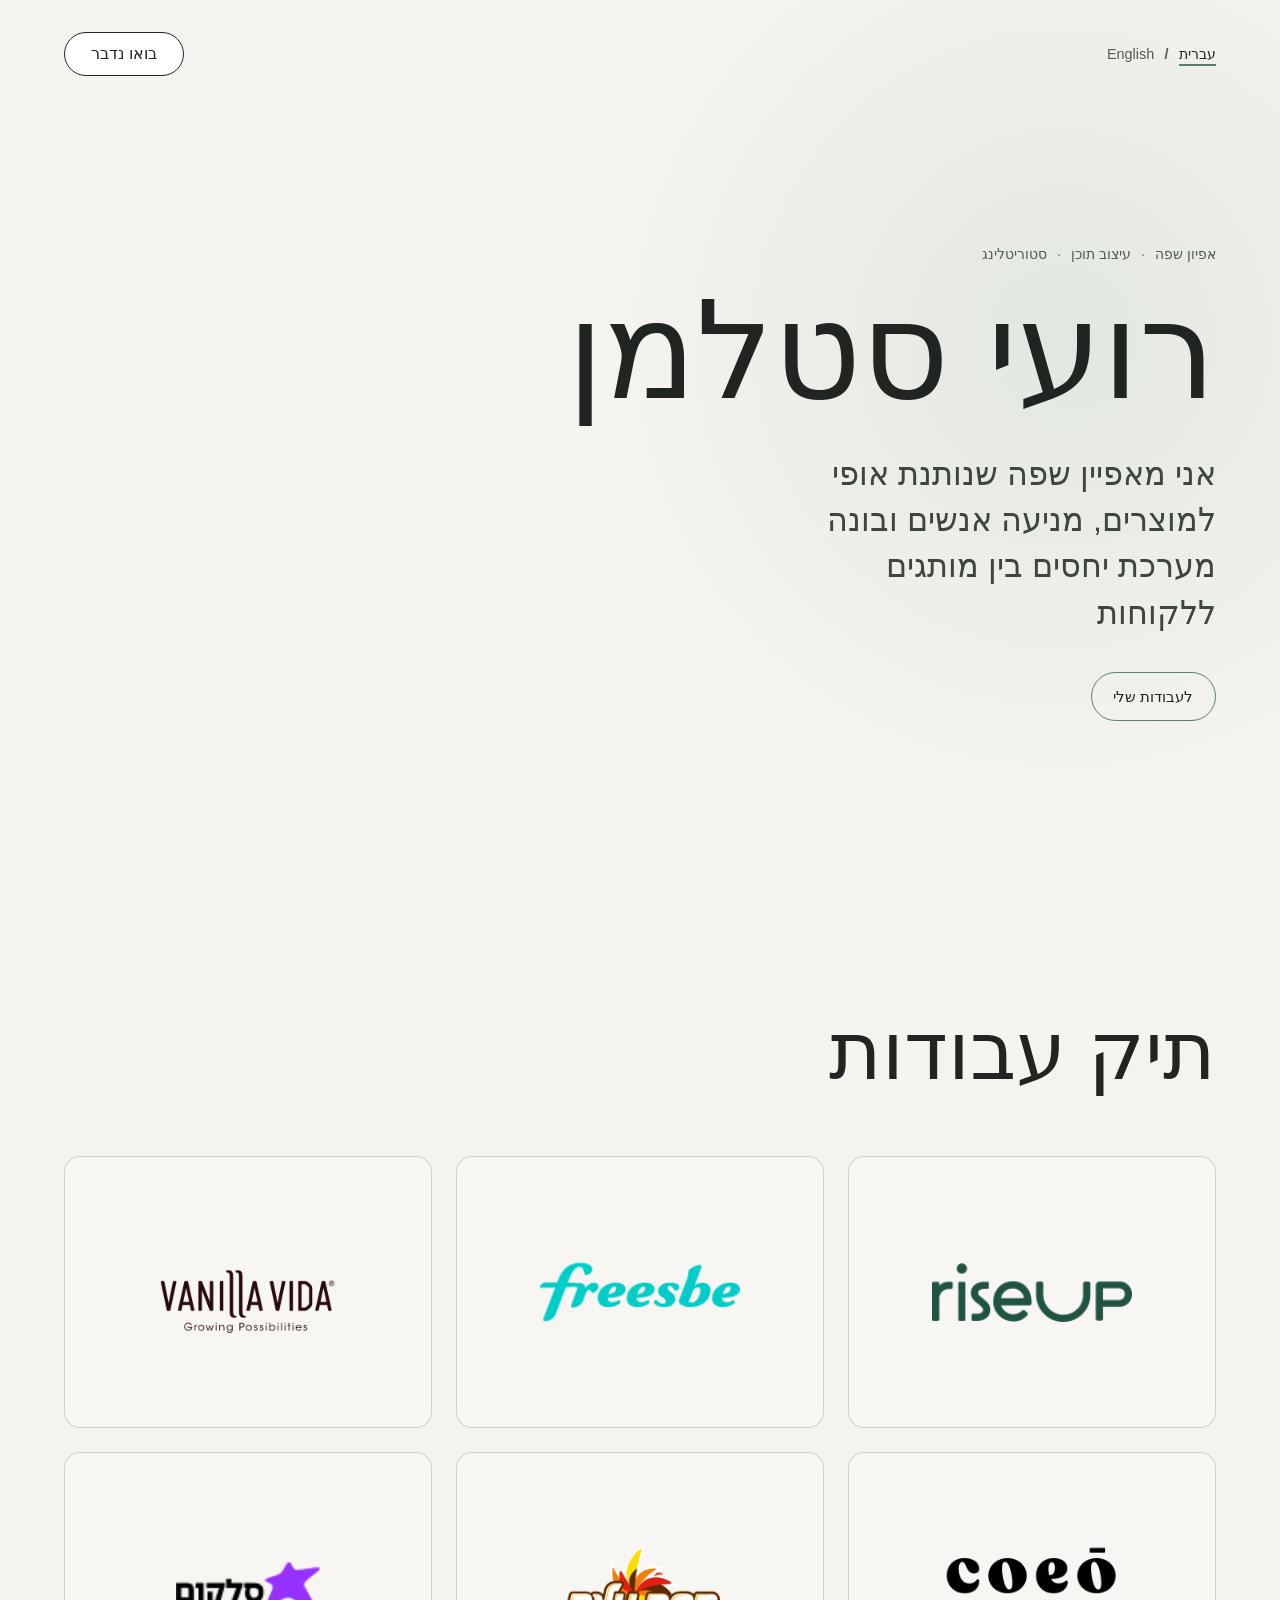
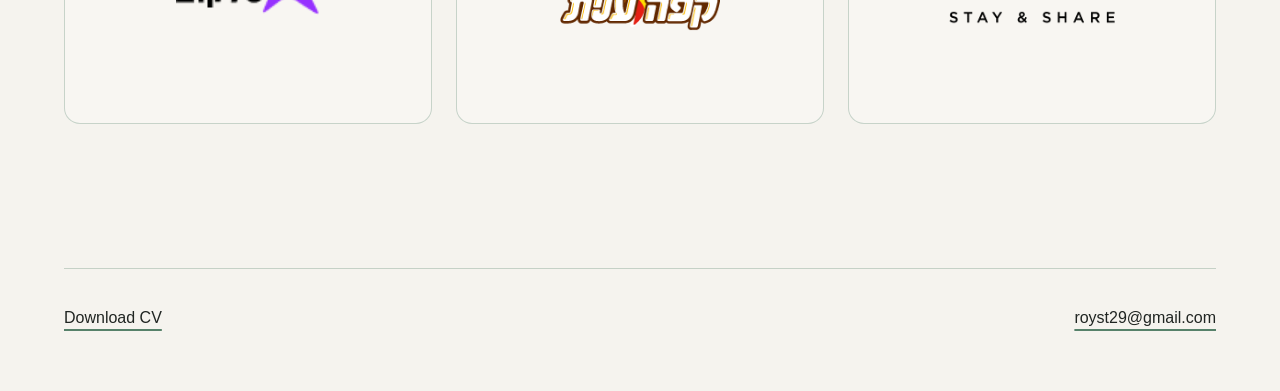
==== index-he.html @ a5e40beb "Add Cellcom role sections and normalize site text labels and dashes" ====
<!doctype html>
<html lang="he" dir="rtl">
  <head>
    <meta charset="UTF-8" />
    <meta name="viewport" content="width=device-width, initial-scale=1.0" />
    <meta
      name="description"
      content="רועי סטלמן - אפיון שפה, עיצוב תוכן וסטוריטלינג."
    />
    <title>רועי סטלמן - אפיון שפה ועיצוב תוכן</title>
    <link rel="stylesheet" href="styles.css" />
  </head>
  <body>
    <a class="email-contact-button" href="mailto:royst29@gmail.com">בואו נדבר</a>
    <main>
      <nav class="language-switcher" aria-label="בחירת שפה">
        <a href="index-he.html" lang="he" hreflang="he" aria-current="page"
          >עברית</a
        >
        <span aria-hidden="true">/</span>
        <a href="index.html" lang="en" hreflang="en">English</a>
      </nav>

      <section class="intro" aria-labelledby="intro-title">
        <p class="eyebrow">
          אפיון שפה <span aria-hidden="true">·</span> עיצוב תוכן
          <span aria-hidden="true">·</span> סטוריטלינג
        </p>
        <h1 id="intro-title">רועי סטלמן</h1>
        <p class="statement">
          אני מאפיין שפה שנותנת אופי למוצרים, מניעה אנשים ובונה מערכת יחסים בין
          מותגים ללקוחות
        </p>
        <a class="work-link" href="#projects">לעבודות שלי</a>
      </section>

      <section class="selected-work" id="projects" aria-labelledby="work-title">
        <h2 id="work-title">תיק עבודות</h2>

        <div class="project-grid">
          <a
            class="project-card project-card-link project-card-preview riseup-card"
            href="project-one-he.html"
            aria-label="צפייה בפרויקט רייזאפ"
          >
            <img
              class="project-card-preview-logo"
              src="riseup_logo.png"
              alt="רייזאפ"
            />
            <span class="project-card-preview-text"
              >איך מדברים עם אנשים על הכסף שלהם ברגישות ונחישות?</span
            >
          </a>
          <a
            class="project-card project-card-link project-card-preview freesbe-card"
            href="project-freesbe-he.html"
            aria-label="צפייה בפרויקט freesbe"
          >
            <img
              class="project-card-preview-logo"
              src="freesbe_logo.png"
              alt="freesbe"
            />
            <span class="project-card-preview-text"
              >כשאסטרטגיית המותג מתעדכנת, גם השפה חייבת לעבור שינוי</span
            >
          </a>
          <a
            class="project-card project-card-link project-card-preview vanilla-vida-card"
            href="project-vanilla-vida-he.html"
            aria-label="צפייה בפרויקט Vanilla Vida"
          >
            <img
              class="project-card-preview-logo"
              src="vanilla_vida_logo_dark.png"
              alt="Vanilla Vida"
            />
            <span class="project-card-preview-text"
              >חדשנות מדעית וטכנולוגיה מתקדמת או רומנטיקה וסיפור מעורר תיאבון? למה לא שניהם?</span
            >
          </a>
          <a
            class="project-card project-card-link project-card-preview coeo-card"
            href="project-coeo-he.html"
            aria-label="צפייה בפרויקט Coeo hospitality"
          >
            <img
              class="project-card-preview-logo"
              src="coeo_hospitality_logonoBG.png"
              alt="coeo hospitality"
            />
            <span class="project-card-preview-text"
              >ליצור תחושת שייכות, עוד לפני הצ׳ק־אין</span
            >
          </a>
          <a
            class="project-card project-card-link project-card-preview caffe-elit-card"
            href="project-elite-coffee-he.html"
            aria-label="לפרויקט קפה עלית"
          >
            <img
              class="project-card-preview-logo"
              src="caffe_elit_logo.png"
              alt="Caffe Elit"
            />
            <span class="project-card-preview-text"
              >כשאהבה לקפה משתלבת בחוויית הקנייה אונליין</span
            >
          </a>
          <a
            class="project-card project-card-link project-card-preview cellcom-card"
            href="project-cellcom-he.html"
            aria-label="לפרויקט סלקום"
          >
            <img
              class="project-card-preview-logo"
              src="cellcom_logo.png"
              alt="Cellcom"
            />
            <span class="project-card-preview-text"
              >Lorem ipsum dolor sit amet.</span
            >
          </a>
        </div>
      </section>

      <section class="contact-links" aria-label="יצירת קשר וקורות חיים">
        <a class="contact-link email-link" href="mailto:royst29@gmail.com"
          >royst29@gmail.com</a
        >
        <a class="contact-link" href="Roy%20Stelman%20-%20CV.pdf" download
          >Download CV</a
        >
      </section>
    </main>
  </body>
</html>
---- styles.css ----
@font-face {
  font-family: "Rubik";
  font-style: normal;
  font-weight: 400 700;
  font-display: swap;
  src: url("assets/fonts/rubik/Rubik-VariableFont_wght.woff2") format("woff2");
}

:root {
  color-scheme: light;
  font-family:
    Inter,
    ui-sans-serif,
    -apple-system,
    BlinkMacSystemFont,
    "Segoe UI",
    sans-serif;
  color: #202522;
  background: #f5f3ee;
  font-synthesis: none;
}

* {
  box-sizing: border-box;
}

html {
  scroll-behavior: smooth;
}

body {
  overflow-x: hidden;
  min-height: 100vh;
  min-height: 100svh;
  margin: 0;
  background:
    radial-gradient(
      circle at 83% 17%,
      rgba(169, 199, 181, 0.26),
      transparent 28rem
    ),
    #f5f3ee;
}

.email-contact-button {
  position: fixed;
  z-index: 10;
  top: 2rem;
  right: max(1.5rem, calc((100vw - 72rem) / 2));
  display: inline-flex;
  min-width: 7.5rem;
  min-height: 2.75rem;
  align-items: center;
  justify-content: center;
  padding: 0.65rem 1.5rem;
  border: 1px solid #202522;
  border-radius: 999px;
  color: #202522;
  background: #fff;
  font-size: 1rem;
  font-weight: 400;
  line-height: 1;
  text-decoration: none;
  transition: background-color 160ms ease;
}

.email-contact-button:hover {
  background: #eeece7;
}

.email-contact-button:focus-visible {
  outline: 3px solid #56816a;
  outline-offset: 3px;
}

.language-switcher {
  position: absolute;
  inset-block-start: 2.925rem;
  right: max(12.5rem, calc((100% - 72rem) / 2 + 11rem));
  z-index: 1;
  display: flex;
  gap: 0.65rem;
  align-items: center;
  color: #4e5b54;
  font-size: 0.9rem;
  font-weight: 650;
  line-height: 1;
}

.language-switcher a {
  color: inherit;
  text-decoration: none;
}

.language-switcher a:hover {
  color: #56816a;
}

.language-switcher a[aria-current="page"] {
  color: #202522;
  text-decoration: underline;
  text-decoration-color: #56816a;
  text-decoration-thickness: 2px;
  text-underline-offset: 0.35em;
}

.language-switcher a:focus-visible {
  outline: 3px solid rgba(86, 129, 106, 0.35);
  outline-offset: 4px;
}

html[dir="rtl"] body {
  text-align: right;
}

.intro {
  display: flex;
  min-height: 100vh;
  min-height: 100svh;
  width: min(100% - 3rem, 72rem);
  margin-inline: auto;
  padding-block: 4rem;
  flex-direction: column;
  justify-content: center;
}

.eyebrow {
  margin: 0 0 1.5rem;
  color: #4e5b54;
  font-size: 0.875rem;
  font-weight: 650;
  letter-spacing: 0.12em;
  line-height: 1.6;
  text-transform: uppercase;
}

.eyebrow span {
  margin-inline: 0.45em;
  color: #56816a;
}

h1 {
  max-width: 12ch;
  margin: 0;
  font-size: clamp(4rem, 11vw, 8.5rem);
  font-weight: 700;
  letter-spacing: -0.065em;
  line-height: 0.92;
}

.accent {
  color: #56816a;
}

.statement {
  max-width: 25ch;
  margin: 2.25rem 0 0;
  color: #3d4541;
  font-size: clamp(1.35rem, 3vw, 2rem);
  font-weight: 400;
  letter-spacing: -0.02em;
  line-height: 1.45;
}

.work-link {
  align-self: flex-start;
  margin-top: 2.25rem;
  padding: 0.9rem 1.35rem;
  border: 1px solid #56816a;
  border-radius: 999px;
  color: #202522;
  font-size: 0.95rem;
  font-weight: 650;
  text-decoration: none;
  transition:
    background-color 180ms ease,
    color 180ms ease,
    transform 180ms ease;
}

.work-link:hover {
  color: #f5f3ee;
  background: #56816a;
  transform: translateY(-2px);
}

.work-link:focus-visible {
  outline: 3px solid rgba(86, 129, 106, 0.35);
  outline-offset: 4px;
}

.selected-work {
  width: min(100% - 3rem, 72rem);
  margin-inline: auto;
  padding-block: 7rem 9rem;
  scroll-margin-top: 2rem;
}

.selected-work h2 {
  margin: 0;
  font-size: clamp(2.75rem, 7vw, 5rem);
  letter-spacing: -0.055em;
  line-height: 1;
}

.project-grid {
  display: grid;
  grid-template-columns: repeat(3, 1fr);
  gap: 1.5rem;
  margin-top: 4rem;
}

.project-card {
  display: block;
  min-height: 17rem;
  padding: 2rem;
  border: 1px solid rgba(86, 129, 106, 0.3);
  border-radius: 1rem;
  background: rgba(255, 255, 255, 0.28);
}

.project-card-link {
  width: 100%;
  color: inherit;
  font: inherit;
  cursor: pointer;
  text-decoration: none;
  transition:
    background-color 180ms ease,
    border-color 180ms ease,
    transform 180ms ease;
}

.project-card-link:hover {
  border-color: #56816a;
  background: rgba(255, 255, 255, 0.55);
  transform: translateY(-4px);
}

.project-card-link:focus-visible {
  outline: 3px solid rgba(86, 129, 106, 0.35);
  outline-offset: 4px;
}

.project-card-preview {
  position: relative;
  display: flex;
  align-items: center;
  justify-content: center;
  isolation: isolate;
}

.project-card-preview::before {
  position: absolute;
  z-index: 0;
  inset: -1px;
  border-radius: inherit;
  background: #222222;
  opacity: 0;
  content: "";
  transition: opacity 200ms ease;
}

.project-card-preview-logo {
  position: relative;
  z-index: 1;
  display: block;
  width: min(100%, 12.5rem);
  height: auto;
  transition: opacity 200ms ease;
}

.tambour-card .project-card-preview-logo,
.coeo-card .project-card-preview-logo {
  width: min(100%, 11rem);
}

.caffe-elit-card .project-card-preview-logo {
  width: min(100%, 10rem);
}

.cellcom-card .project-card-preview-logo {
  width: min(100%, 9rem);
}

.project-card-preview-text {
  position: absolute;
  z-index: 1;
  inset: 0;
  display: flex;
  padding: 2rem;
  align-items: center;
  justify-content: center;
  margin: 0;
  color: #ffffff;
  font-size: 1.15rem;
  font-weight: 650;
  line-height: 1.45;
  text-align: center;
  opacity: 0;
  transition: opacity 200ms ease;
}

@media (hover: hover) {
  .project-card-preview:hover::before {
    opacity: 1;
  }

  .project-card-preview:hover .project-card-preview-logo {
    opacity: 0;
  }

  .project-card-preview:hover .project-card-preview-text {
    opacity: 1;
  }
}

.project-card-preview:focus-visible::before {
  opacity: 1;
}

.project-card-preview:focus-visible .project-card-preview-logo {
  opacity: 0;
}

.project-card-preview:focus-visible .project-card-preview-text {
  opacity: 1;
}

.project-card-preview:focus::before {
  opacity: 1;
}

.project-card-preview:focus .project-card-preview-logo {
  opacity: 0;
}

.project-card-preview:focus .project-card-preview-text {
  opacity: 1;
}

@media (hover: none) {
  .project-card-preview::before,
  .project-card-preview:focus::before,
  .project-card-preview:focus-visible::before {
    opacity: 0;
  }

  .project-card-preview {
    gap: 1.5rem;
    flex-direction: column;
  }

  .project-card-preview .project-card-preview-logo,
  .project-card-preview:focus .project-card-preview-logo,
  .project-card-preview:focus-visible .project-card-preview-logo {
    opacity: 1;
  }

  .project-card-preview-text {
    position: static;
    display: block;
    padding: 0;
    color: #202522;
    opacity: 1;
  }

  .more-work .project-card-preview {
    flex-direction: row;
  }

  .more-work .project-card-preview-text {
    position: absolute;
    display: flex;
    padding: 2rem;
    color: #ffffff;
    opacity: 0;
  }

  .more-work .project-card-preview:focus-visible::before,
  .more-work .project-card-preview:focus-visible .project-card-preview-text {
    opacity: 1;
  }

  .more-work .project-card-preview:focus-visible .project-card-preview-logo {
    opacity: 0;
  }
}

.project-card h3 {
  margin: 0;
  font-size: 1.5rem;
  letter-spacing: -0.025em;
}

.project-card p {
  max-width: 22ch;
  margin: 1rem 0 0;
  color: #4e5b54;
  line-height: 1.65;
}

.contact-links {
  display: flex;
  width: min(100% - 3rem, 72rem);
  gap: 1.25rem 2.5rem;
  align-items: center;
  justify-content: space-between;
  margin-inline: auto;
  padding-block: 2.5rem 4rem;
  border-top: 1px solid rgba(86, 129, 106, 0.3);
}

.contact-link {
  color: #202522;
  font-weight: 650;
  text-decoration-color: #56816a;
  text-decoration-thickness: 2px;
  text-underline-offset: 0.35em;
  transition: color 180ms ease;
}

.contact-link:hover {
  color: #56816a;
}

.contact-link:focus-visible {
  border-radius: 0.15rem;
  outline: 3px solid rgba(86, 129, 106, 0.35);
  outline-offset: 5px;
}

.email-link {
  direction: ltr;
  unicode-bidi: isolate;
}

.project-page {
  width: min(100% - 3rem, 72rem);
  margin-inline: auto;
  padding-block: 2rem 8rem;
}

.project-top-navigation {
  display: grid;
  min-height: 2.75rem;
  grid-template-columns: 1fr auto;
  grid-template-areas: "back language";
  gap: 1.5rem;
  align-items: center;
  padding-right: 11rem;
  direction: ltr;
}

.project-language-switcher {
  position: static;
  grid-area: language;
  justify-content: flex-end;
}

.back-link {
  display: inline-block;
  grid-area: back;
  justify-self: start;
  color: #3d4541;
  font-size: 0.95rem;
  font-weight: 650;
  text-underline-offset: 0.3em;
}

html[dir="rtl"] .back-link {
  direction: rtl;
  text-align: left;
}

.back-link:hover {
  color: #56816a;
}

.back-link:focus-visible {
  outline: 3px solid rgba(86, 129, 106, 0.35);
  outline-offset: 4px;
}

.project-header {
  padding-block: clamp(5rem, 12vw, 9rem) clamp(3.5rem, 8vw, 6rem);
}

.project-header h1 {
  max-width: none;
  font-size: clamp(3.75rem, 10vw, 8rem);
}

.project-summary {
  max-width: 34ch;
  margin: 2rem 0 0;
  color: #3d4541;
  font-size: clamp(1.25rem, 3vw, 1.75rem);
  letter-spacing: -0.02em;
  line-height: 1.5;
}

.more-work {
  margin-top: clamp(6rem, 12vw, 10rem);
  padding-top: clamp(4rem, 8vw, 6rem);
  border-top: 1px solid rgba(86, 129, 106, 0.3);
}

.more-work h2 {
  margin: 0;
  font-size: clamp(2.5rem, 6vw, 4.5rem);
  letter-spacing: -0.05em;
  line-height: 1;
  text-align: center;
}

.more-work-grid {
  display: grid;
  grid-template-columns: repeat(2, minmax(0, 1fr));
  gap: 1.5rem;
  margin-top: clamp(2.5rem, 5vw, 4rem);
}

.more-work-grid-single {
  grid-template-columns: minmax(0, calc((100% - 1.5rem) / 2));
  justify-content: center;
}

.tambour-audiences {
  padding-bottom: 2rem;
}

.tambour-audiences h2 {
  width: min(100%, 43.75rem);
  margin: 0;
  font-size: clamp(1.75rem, 4vw, 2.5rem);
  letter-spacing: -0.025em;
}

.tambour-tabs {
  display: flex;
  flex-wrap: wrap;
  gap: 0.5rem;
  margin-top: 2rem;
  border-bottom: 1px solid rgba(86, 129, 106, 0.35);
}

.tambour-tabs button {
  min-height: 3rem;
  margin-bottom: -1px;
  padding: 0.75rem 1rem;
  border: 0;
  border-bottom: 3px solid transparent;
  color: #4e5b54;
  background: transparent;
  cursor: pointer;
  font: inherit;
  font-weight: 650;
}

.tambour-tabs button:hover {
  color: #202522;
  background: rgba(255, 255, 255, 0.35);
}

.tambour-tabs button[aria-selected="true"] {
  border-bottom-color: #56816a;
  color: #202522;
  background: rgba(255, 255, 255, 0.55);
}

.tambour-tabs button:focus-visible,
.tambour-audience-panel:focus-visible {
  border-radius: 0.15rem;
  outline: 3px solid rgba(86, 129, 106, 0.5);
  outline-offset: 3px;
}

.tambour-audience-panel {
  margin-top: 1.75rem;
}

.tambour-audience-description {
  width: min(100%, 43.75rem);
  min-height: 3.2em;
  margin: 0;
  color: #4e5b54;
  font-size: 1.15rem;
  line-height: 1.6;
}

.tambour-audience-sample {
  display: grid;
  grid-template-columns: minmax(0, 2fr) minmax(15rem, 1fr);
  gap: clamp(2.5rem, 6vw, 5.5rem);
  align-items: center;
  margin-top: 1.75rem;
}

.tambour-image-frame {
  width: min(100%, 35.5rem);
  aspect-ratio: 568 / var(--tambour-crop-height);
  overflow: hidden;
  border: 1px solid rgba(32, 37, 34, 0.2);
  border-radius: 0.35rem;
  background: #ffffff;
  box-shadow: 0 1rem 2.5rem rgba(32, 37, 34, 0.12);
}

.tambour-image-frame img {
  display: block;
  width: 100%;
  height: auto;
}

.tambour-live-title {
  margin: 0;
  color: #202522;
  font-family: "Rubik", Arial, "Arial Hebrew", sans-serif;
  font-size: clamp(1.75rem, 3vw, 2.25rem);
  font-weight: 700;
  letter-spacing: 0;
  line-height: 1.35;
  text-align: right;
}

.tambour-full-page-toggle {
  display: block;
  min-height: 2.75rem;
  margin: 2rem auto 0;
  padding: 0.65rem 1.1rem;
  border: 1px solid #56816a;
  border-radius: 999px;
  color: #365b48;
  background: transparent;
  cursor: pointer;
  font: inherit;
  font-weight: 650;
}

.tambour-full-page-toggle:hover {
  color: #ffffff;
  background: #56816a;
}

.tambour-full-page-toggle:focus-visible {
  outline: 3px solid rgba(86, 129, 106, 0.5);
  outline-offset: 3px;
}

.tambour-full-page {
  width: min(100%, 35.5rem);
  margin: 1.5rem auto 0;
  border: 1px solid rgba(32, 37, 34, 0.15);
  background: #ffffff;
  box-shadow: 0 1rem 2.5rem rgba(32, 37, 34, 0.1);
}

.tambour-full-page[hidden] {
  display: none;
}

.tambour-full-page img {
  display: block;
  width: 100%;
  height: auto;
}

.tambour-carousel {
  position: relative;
  width: 100vw;
  margin-top: clamp(3.5rem, 8vw, 7rem);
  margin-inline: calc(50% - 50vw);
  overflow: hidden;
}

.tambour-carousel-viewport {
  overflow: hidden;
  touch-action: pan-y;
  cursor: grab;
}

.tambour-carousel-viewport.is-dragging {
  cursor: grabbing;
}

.tambour-carousel-viewport:focus-visible {
  outline: 3px solid rgba(86, 129, 106, 0.6);
  outline-offset: -3px;
}

.tambour-carousel-track {
  display: flex;
  gap: 20px;
  align-items: center;
  user-select: none;
  will-change: transform;
  transition: transform 420ms cubic-bezier(0.22, 1, 0.36, 1);
}

.tambour-carousel-slide {
  flex: 0 0 65vw;
  margin: 0;
}

.tambour-carousel-slide img {
  display: block;
  width: 100%;
  height: auto;
  pointer-events: none;
}

.project-image {
  --image-available-width: calc(100vw - 3rem);
  --image-width: 100%;
  width: var(--image-width);
  margin: 0 0 4rem;
  margin-inline: calc((100% - var(--image-width)) / 2);
}

.project-hero-image {
  width: min(100%, 1600px);
  margin: 0 0 clamp(4rem, 9vw, 7rem);
}

.project-hero-image img {
  display: block;
  width: 100%;
  max-width: 1600px;
  height: auto;
}

.coeo-life-image {
  margin-top: clamp(4rem, 9vw, 7rem);
  margin-bottom: 0;
}

.coeo-carousel {
  margin-top: clamp(3.5rem, 8vw, 7rem);
}

.project-onboarding-image {
  --image-intrinsic-width: 1178px;
  --image-width: min(100%, 52rem);
  margin-bottom: 0;
}

.project-image.is-expanded {
  --image-width: var(--image-available-width);
}

.project-onboarding-image.is-expanded {
  --image-width: min(var(--image-available-width), var(--image-intrinsic-width));
}

.riseup-how-to-gallery {
  width: min(100%, 52rem);
  margin: 2.5rem auto 0;
}

.project-details .riseup-how-to-image {
  --image-width: 100%;
  margin: 0;
}

.project-details .riseup-how-to-image.is-expanded {
  --image-width: var(--image-available-width);
  margin-inline: calc((100% - var(--image-width)) / 2);
}

.riseup-how-to-image .project-image-toggle {
  aspect-ratio: 1600 / 814;
  background: #f5f3ee;
  touch-action: pan-y;
}

.riseup-how-to-image .project-image-toggle > img {
  width: 100%;
  height: 100%;
  object-fit: contain;
}

.riseup-how-to-thumbnails {
  display: grid;
  grid-template-columns: repeat(4, minmax(0, 1fr));
  gap: clamp(0.5rem, 2vw, 1rem);
  margin-top: 1rem;
  direction: rtl;
}

.riseup-how-to-thumbnails button {
  aspect-ratio: 1600 / 814;
  padding: 0;
  overflow: hidden;
  border: 2px solid transparent;
  border-radius: 0.25rem;
  background: #f5f3ee;
  cursor: pointer;
}

.riseup-how-to-thumbnails button[aria-pressed="true"] {
  border-color: #56816a;
  box-shadow: 0 0 0 1px rgba(86, 129, 106, 0.25);
}

.riseup-how-to-thumbnails button:focus-visible {
  outline: 3px solid rgba(86, 129, 106, 0.55);
  outline-offset: 3px;
}

.riseup-how-to-thumbnails img {
  display: block;
  width: 100%;
  height: 100%;
  object-fit: contain;
}

.project-image-toggle {
  position: relative;
  display: block;
  width: 100%;
  padding: 0;
  overflow: hidden;
  border: 0;
  border-radius: 0;
  color: inherit;
  background: transparent;
  cursor: zoom-in;
  font: inherit;
  text-align: inherit;
}

.project-image.is-expanded .project-image-toggle {
  cursor: zoom-out;
}

.project-image img {
  display: block;
  width: 100%;
  height: auto;
}

.project-image-icon {
  position: absolute;
  inset-block-start: 1rem;
  inset-inline-end: 1rem;
  display: grid;
  width: 2.75rem;
  height: 2.75rem;
  border-radius: 50%;
  place-items: center;
  color: #202522;
  background: rgba(245, 243, 238, 0.92);
  box-shadow: 0 0.2rem 0.8rem rgba(32, 37, 34, 0.18);
}

.project-image-icon svg {
  width: 1.35rem;
  height: 1.35rem;
  fill: none;
  stroke: currentColor;
  stroke-linecap: round;
  stroke-linejoin: round;
  stroke-width: 2;
}

.project-image-icon .reduce-icon,
.project-image.is-expanded .expand-icon {
  display: none;
}

.project-image.is-expanded .reduce-icon {
  display: block;
}

.project-image-toggle:disabled {
  cursor: default;
}

.project-image-toggle:disabled .project-image-icon {
  display: none;
}

.project-image figcaption {
  display: flex;
  gap: 0.75rem 1.5rem;
  align-items: baseline;
  justify-content: space-between;
  margin-top: 1rem;
  color: #4e5b54;
  font-size: 0.95rem;
  line-height: 1.6;
}

.project-image-toggle:focus-visible {
  outline: 3px solid rgba(86, 129, 106, 0.35);
  outline-offset: 3px;
}

.project-details {
  border-top: 1px solid rgba(86, 129, 106, 0.3);
  padding-top: 3rem;
}

.project-details section {
  max-width: none;
}

.project-details section + section {
  margin-top: clamp(3rem, 7vw, 5rem);
  border-top: 1px solid rgba(86, 129, 106, 0.3);
  padding-top: clamp(3rem, 7vw, 5rem);
}

.project-details h2 {
  width: min(100%, 43.75rem);
  margin: 0;
  font-size: 26px;
  letter-spacing: -0.025em;
  text-align: start;
}

.project-details p {
  width: min(100%, 43.75rem);
  margin: 1rem 0 0;
  color: #4e5b54;
  font-size: 20px;
  line-height: 1.6;
  overflow-wrap: anywhere;
  text-align: start;
}

.project-details .project-image {
  margin-top: 2.5rem;
}

.project-details .project-insights-image {
  --image-intrinsic-width: 1190px;
  --image-width: min(100%, 50rem);
  margin-bottom: 0;
}

.project-details .project-insights-image.is-expanded {
  --image-width: min(var(--image-available-width), var(--image-intrinsic-width));
}

.project-details .project-workshop-image {
  width: min(100%, 900px);
  margin: 2rem auto clamp(4rem, 9vw, 7rem);
}

.project-details .project-freesbe-journey-image {
  display: flex;
  --image-width: min(100%, 50rem);
  justify-content: center;
  margin-bottom: 0;
}

html[lang="en"]
  .project-details
  :is(
    .project-freesbe-journey-image:not(.is-expanded),
    .freesbe-rent-carousel,
    .freesbe-rent-video-wrapper
  ) {
  --freesbe-journey-width: min(calc(100vw - 3rem), 62.5rem);
  --image-width: var(--freesbe-journey-width);
  width: var(--freesbe-journey-width);
  margin-inline: auto;
}

html[lang="en"]
  .project-details
  .project-freesbe-journey-image:not(.is-expanded) {
  margin-inline: calc((100% - var(--image-width)) / 2);
}

.project-details .project-freesbe-journey-image.is-expanded {
  --image-width: var(--image-available-width);
  margin-inline: calc((100% - var(--image-width)) / 2);
}

.project-freesbe-journey-image .project-image-toggle {
  display: inline-block;
  width: auto;
  max-width: 100%;
}

.project-freesbe-journey-image img {
  width: auto;
  max-width: 100%;
}

.onboarding-carousel {
  width: min(100%, 52rem);
  margin-top: 2.5rem;
  overflow: hidden;
}

.onboarding-carousel-viewport {
  overflow: hidden;
  direction: rtl;
  touch-action: pan-y;
}

.onboarding-carousel-viewport:focus-visible {
  border-radius: 0.5rem;
  outline: 3px solid rgba(86, 129, 106, 0.5);
  outline-offset: 4px;
}

.onboarding-carousel-track {
  display: flex;
  gap: 1.25rem;
  transition: transform 320ms ease;
  will-change: transform;
}

.onboarding-carousel-slide {
  display: flex;
  min-width: calc((100% - 2.5rem) / 3);
  aspect-ratio: 459 / 851;
  align-items: center;
  justify-content: center;
  margin: 0;
}

.onboarding-carousel-slide img {
  display: block;
  width: 100%;
  height: 100%;
  object-fit: contain;
}

.onboarding-carousel-controls {
  display: flex;
  align-items: center;
  justify-content: flex-end;
  margin-top: 1.25rem;
  direction: rtl;
}

.freesbe-rent-carousel {
  margin-top: clamp(3.5rem, 7vw, 5rem);
}

html[lang="en"] .project-details .freesbe-conversation-copy {
  width: min(calc(100vw - 3rem), 62.5rem);
  margin: clamp(3.5rem, 7vw, 5rem) auto 0;
}

html[lang="en"] .project-details .freesbe-conversation-copy h2,
html[lang="en"] .project-details .freesbe-conversation-copy p {
  margin-inline: auto;
  text-align: center;
}

.freesbe-rent-video-wrapper {
  position: relative;
  display: block;
  width: min(100%, 52rem);
  margin-top: 2.5rem;
}

.freesbe-rent-video {
  display: block;
  width: 100%;
  height: auto;
  object-fit: contain;
}

.freesbe-video-toggle {
  position: absolute;
  inset-inline-end: 0.75rem;
  inset-block-end: 0.75rem;
  display: grid;
  width: 2.25rem;
  height: 2.25rem;
  padding: 0;
  border: 0;
  border-radius: 50%;
  place-items: center;
  color: #fff;
  background: transparent;
  filter: drop-shadow(0 1px 2px rgba(0, 0, 0, 0.8));
  cursor: pointer;
}

.freesbe-video-toggle svg {
  width: 1.35rem;
  height: 1.35rem;
  fill: none;
  stroke: currentColor;
  stroke-linecap: round;
  stroke-linejoin: round;
  stroke-width: 2.25;
}

.freesbe-video-toggle .freesbe-video-play-icon {
  display: none;
  fill: currentColor;
  stroke: currentColor;
}

.freesbe-video-toggle[data-paused] .freesbe-video-pause-icon {
  display: none;
}

.freesbe-video-toggle[data-paused] .freesbe-video-play-icon {
  display: block;
}

.freesbe-video-toggle:hover {
  color: #e8efe9;
}

.freesbe-video-toggle:focus-visible {
  outline: 3px solid #fff;
  outline-offset: 3px;
}

.freesbe-rent-carousel .onboarding-carousel-slide {
  flex: 0 0 calc((100% - 2.5rem) / 3);
  aspect-ratio: 252 / 410;
}

.onboarding-carousel-buttons {
  display: flex;
  gap: 0.65rem;
}

.onboarding-carousel-buttons button {
  display: grid;
  width: 2.75rem;
  height: 2.75rem;
  padding: 0;
  border: 1px solid #56816a;
  border-radius: 50%;
  place-items: center;
  color: #202522;
  background: transparent;
  cursor: pointer;
  font: inherit;
  font-size: 1.35rem;
}

.onboarding-carousel-buttons button:hover {
  color: #f5f3ee;
  background: #56816a;
}

.onboarding-carousel-buttons button:focus-visible {
  outline: 3px solid rgba(86, 129, 106, 0.5);
  outline-offset: 3px;
}

@media (max-width: 56rem) and (min-width: 40.001rem) {
  .project-grid {
    grid-template-columns: repeat(2, 1fr);
  }

  .onboarding-carousel-slide {
    min-width: calc((100% - 1.25rem) / 2);
  }

  .freesbe-rent-carousel .onboarding-carousel-slide {
    flex-basis: calc((100% - 1.25rem) / 2);
  }
}

@media (max-width: 40rem) {
  .intro {
    width: min(100% - 2.5rem, 72rem);
    padding-block: 3rem;
  }

  .language-switcher {
    inset-block-start: 1.925rem;
    right: 10rem;
  }

  .email-contact-button {
    top: 1rem;
    right: 1rem;
    padding-inline: 1.25rem;
  }

  .project-top-navigation {
    grid-template-areas:
      ". language"
      "back back";
    grid-template-columns: 1fr auto;
    gap: 1.5rem;
    padding-right: 9rem;
  }

  .project-language-switcher {
    grid-area: language;
  }

  .selected-work {
    width: min(100% - 2.5rem, 72rem);
    padding-block: 5rem 6rem;
  }

  .contact-links {
    width: min(100% - 2.5rem, 72rem);
    align-items: flex-start;
    flex-direction: column;
    padding-block: 2rem 3rem;
  }

  .project-page {
    width: min(100% - 2.5rem, 72rem);
    padding-block: 1rem 5rem;
  }

  .eyebrow {
    max-width: 24rem;
    margin-bottom: 1.25rem;
    font-size: 0.75rem;
    letter-spacing: 0.09em;
  }

  h1 {
    font-size: clamp(3.75rem, 20vw, 5.5rem);
  }

  .statement {
    margin-top: 1.75rem;
    font-size: 1.3rem;
  }

  .work-link {
    margin-top: 1.75rem;
  }

  .project-grid {
    grid-template-columns: 1fr;
    gap: 1rem;
    margin-top: 2.5rem;
  }

  .project-card {
    min-height: 13rem;
    padding: 1.5rem;
  }

  .more-work {
    margin-top: 5rem;
    padding-top: 4rem;
  }

  .more-work-grid,
  .more-work-grid-single {
    grid-template-columns: 1fr;
    gap: 1rem;
    margin-top: 2.5rem;
  }

  .more-work-grid-single .project-card {
    width: 100%;
  }

  .project-header {
    padding-block: 4.5rem 3.5rem;
  }

  .tambour-tabs {
    display: grid;
    grid-template-columns: repeat(2, minmax(0, 1fr));
  }

  .tambour-tabs button {
    width: 100%;
    min-height: 3.25rem;
    padding-inline: 0.5rem;
  }

  .tambour-audience-description {
    min-height: 5.2em;
    font-size: 1.05rem;
  }

  .tambour-audience-sample {
    display: flex;
    gap: 1.5rem;
    align-items: stretch;
    flex-direction: column-reverse;
    margin-top: 1.25rem;
  }

  .tambour-live-title {
    font-size: clamp(1.5rem, 7vw, 1.75rem);
  }

  .tambour-image-frame {
    width: 100%;
  }

  .tambour-full-page-toggle {
    margin-top: 1.5rem;
  }

  .tambour-carousel-slide {
    flex-basis: 88vw;
  }

  .project-image {
    --image-available-width: calc(100vw - 2.5rem);
    margin-bottom: 3rem;
  }

  .project-onboarding-image {
    --image-width: 100%;
    margin-bottom: 0;
  }

  .riseup-how-to-thumbnails {
    gap: 0.4rem;
    margin-top: 0.75rem;
  }

  html[lang="en"]
    .project-details
    :is(
      .project-freesbe-journey-image:not(.is-expanded),
      .freesbe-rent-carousel,
      .freesbe-rent-video
    ) {
    --freesbe-journey-width: calc(100vw - 2.5rem);
  }

  .project-image figcaption {
    align-items: flex-start;
    flex-direction: column;
  }

  .project-details h2 {
    font-size: 22px;
  }

  .project-details p {
    font-size: 18px;
  }

  html[lang="en"] .project-details .freesbe-conversation-copy {
    width: calc(100vw - 2.5rem);
  }

  .onboarding-carousel-slide {
    min-width: 86%;
  }

  .freesbe-rent-carousel .onboarding-carousel-slide {
    flex-basis: 86%;
  }
}

@media (prefers-reduced-motion: reduce) {
  html {
    scroll-behavior: auto;
  }

  .work-link,
  .contact-link,
  .project-card-link,
  .project-card-preview::before,
  .project-card-preview-logo,
  .project-card-preview-text,
  .onboarding-carousel-track,
  .tambour-carousel-track {
    transition: none;
  }
}

/* Hebrew typography */
html[lang="he"] {
  font-family: "Rubik", Arial, "Arial Hebrew", sans-serif;
}

html[lang="he"] * {
  letter-spacing: normal;
}

html[lang="he"] :where(h1, h2, h3) {
  font-weight: 700;
}

html[lang="he"] :where(p) {
  font-weight: 400;
}

html[lang="he"] .eyebrow,
html[lang="he"] :where(a, button) {
  font-weight: 500;
}

html[lang="he"] .email-contact-button {
  font-weight: 400;
}

html[lang="he"] :lang(en) {
  font-family:
    Inter,
    ui-sans-serif,
    -apple-system,
    BlinkMacSystemFont,
    "Segoe UI",
    sans-serif;
}

/* Vanilla Vida project */
.vanilla-vida-card .project-card-preview-logo {
  width: min(100%, 18rem);
}

.vanilla-header-media {
  position: relative;
  width: 100%;
  margin-bottom: clamp(3.5rem, 8vw, 7rem);
}

.vanilla-header-media video {
  display: block;
  width: 100%;
  height: auto;
}

.vanilla-carousel {
  margin-top: 0;
}

.vanilla-project-details + .vanilla-carousel {
  margin-top: clamp(3.5rem, 8vw, 7rem);
}

.vanilla-carousel .tambour-carousel-viewport {
  direction: ltr;
}

.vanilla-carousel .tambour-carousel-slide {
  position: relative;
  display: flex;
  height: clamp(18rem, 42vw, 40rem);
  align-items: center;
  justify-content: center;
  background: #101010;
}

.vanilla-carousel .tambour-carousel-slide :is(img, video) {
  display: block;
  width: 100%;
  height: 100%;
  object-fit: contain;
  pointer-events: none;
}

.media-video-toggle {
  position: absolute;
  z-index: 2;
  inset-inline-end: 0.9rem;
  inset-block-end: 0.9rem;
  display: grid;
  width: 2.5rem;
  height: 2.5rem;
  padding: 0;
  border: 0;
  border-radius: 50%;
  place-items: center;
  color: #fff;
  background: rgba(0, 0, 0, 0.55);
  cursor: pointer;
}

.media-video-toggle svg {
  width: 1.35rem;
  height: 1.35rem;
  fill: none;
  stroke: currentColor;
  stroke-linecap: round;
  stroke-linejoin: round;
  stroke-width: 2.25;
}

.media-video-toggle .video-play-icon {
  display: none;
  fill: currentColor;
}

.media-video-toggle[data-paused] .video-pause-icon { display: none; }
.media-video-toggle[data-paused] .video-play-icon { display: block; }
.media-video-toggle:focus-visible {
  outline: 3px solid #fff;
  outline-offset: 3px;
}

.vanilla-storytelling {
  width: min(100%, 43.75rem);
  margin: clamp(4rem, 9vw, 7rem) auto 0;
  padding-inline: clamp(0rem, 3vw, 1.25rem);
  text-align: center;
}

.vanilla-storytelling h2 {
  margin: 0;
  font-size: 26px;
  letter-spacing: -0.025em;
}

.vanilla-storytelling p {
  margin: 1rem 0 0;
  color: #4e5b54;
  font-size: 20px;
  line-height: 1.6;
  overflow-wrap: anywhere;
}

.vanilla-storytelling-videos {
  display: grid;
  grid-template-columns: minmax(0, 1fr) minmax(0, 2.08fr);
  gap: clamp(1.5rem, 2.5vw, 2rem);
  align-items: stretch;
  margin-top: clamp(3rem, 7vw, 5rem);
  direction: ltr;
}

.vanilla-storytelling-video {
  position: relative;
  min-width: 0;
  overflow: hidden;
  border-radius: 0.5rem;
  background: #101010;
}

.vanilla-storytelling-video video {
  display: block;
  width: 100%;
  height: 100%;
  object-fit: contain;
}

.vanilla-storytelling-media {
  display: grid;
  gap: clamp(1.5rem, 3vw, 2rem);
  margin-top: clamp(1.5rem, 3vw, 2rem);
}

.vanilla-storytelling-banner,
.vanilla-storytelling-feature-video {
  position: relative;
  width: 100%;
  margin: 0;
  overflow: hidden;
  border-radius: 0.5rem;
}

.vanilla-storytelling-banner img,
.vanilla-storytelling-feature-video video {
  display: block;
  width: 100%;
  height: auto;
}

.vanilla-storytelling-feature-video {
  background: #101010;
}

html[lang="he"] .project-details .freesbe-conversation-copy {
  width: min(calc(100vw - 3rem), 62.5rem);
  margin: clamp(3.5rem, 7vw, 5rem) auto 0;
}

html[lang="he"] .project-details .freesbe-conversation-copy :is(h2, p) {
  margin-inline: auto;
  text-align: center;
}

html[lang="he"] .project-details :is(
  .project-freesbe-journey-image:not(.is-expanded),
  .freesbe-rent-carousel,
  .freesbe-rent-video-wrapper
) {
  --freesbe-journey-width: min(calc(100vw - 3rem), 62.5rem);
  --image-width: var(--freesbe-journey-width);
  width: var(--freesbe-journey-width);
  margin-inline: auto;
}

html[lang="he"] .project-details .project-freesbe-journey-image:not(.is-expanded) {
  margin-inline: calc((100% - var(--image-width)) / 2);
}

@media (max-width: 40rem) {
  .vanilla-storytelling-videos {
    grid-template-columns: minmax(0, 1fr);
  }

  .vanilla-carousel .tambour-carousel-slide {
    height: clamp(15rem, 70vw, 26rem);
  }
  html[lang="he"] .project-details :is(
    .project-freesbe-journey-image:not(.is-expanded),
    .freesbe-rent-carousel,
    .freesbe-rent-video-wrapper
  ),
  html[lang="he"] .project-details .freesbe-conversation-copy {
    --freesbe-journey-width: calc(100vw - 2.5rem);
    width: var(--freesbe-journey-width);
  }
}

/* Keep the second Coeo gallery independent of the original gallery. */
.coeo-carousel-secondary {
  margin-top: clamp(3.5rem, 8vw, 7rem);
}

.coeo-carousel-secondary .tambour-carousel-slide {
  flex-basis: 42vw;
}

@media (max-width: 40rem) {
  .coeo-carousel-secondary .tambour-carousel-slide {
    flex-basis: 82vw;
  }
}

.coeo-guest-journeys {
  margin-top: clamp(4rem, 9vw, 7rem);
  border-top: 0;
  padding-top: 0;
}

.coeo-guest-journeys p {
  margin-top: 0;
}

/* Set the paragraph-to-gallery gap without inherited carousel spacing. */
.coeo-guest-journeys {
  margin-bottom: 0;
  padding-bottom: 0;
}

.coeo-guest-journeys p {
  margin-bottom: 0;
}

.coeo-guest-journeys + .coeo-before-after-carousel {
  margin-top: 64px;
}

@media (max-width: 40rem) {
  .coeo-guest-journeys + .coeo-before-after-carousel {
    margin-top: 40px;
  }
}

.coeo-vibe-image {
  margin-top: clamp(4rem, 9vw, 7rem);
  margin-bottom: 0;
}

.coeo-guest-journeys h2 + p {
  margin-top: 1rem;
}

/* Space the Elite Coffee assets using the shared project rhythm. */
.elite-coffee-gallery-image,
.elite-coffee-carousel {
  margin-top: clamp(4rem, 9vw, 7rem);
  margin-bottom: 0;
}

.elite-coffee-carousel .tambour-carousel-slide {
  flex-basis: 30vw;
}

@media (max-width: 40rem) {
  .elite-coffee-carousel .tambour-carousel-slide {
    flex-basis: 65vw;
  }
}

/* Reserve separate header rows for Hebrew contact and navigation controls. */
html[lang="he"] .email-contact-button {
  right: auto;
  left: max(1.5rem, calc((100vw - 72rem) / 2));
}

html[lang="he"] .language-switcher:not(.project-language-switcher) {
  right: max(1.5rem, calc((100vw - 72rem) / 2));
}

html[lang="he"] .intro {
  padding-top: 8rem;
}

html[lang="he"] .project-top-navigation {
  grid-template-areas:
    ". language"
    "back back";
  grid-template-columns: minmax(9rem, 1fr) auto;
  grid-template-rows: 2.75rem auto;
  padding-right: 0;
}

@media (max-width: 40rem) {
  html[lang="he"] .email-contact-button {
    left: 1rem;
  }

  html[lang="he"] .language-switcher:not(.project-language-switcher) {
    right: 1.25rem;
  }

  html[lang="he"] .intro {
    padding-top: 7rem;
  }
}
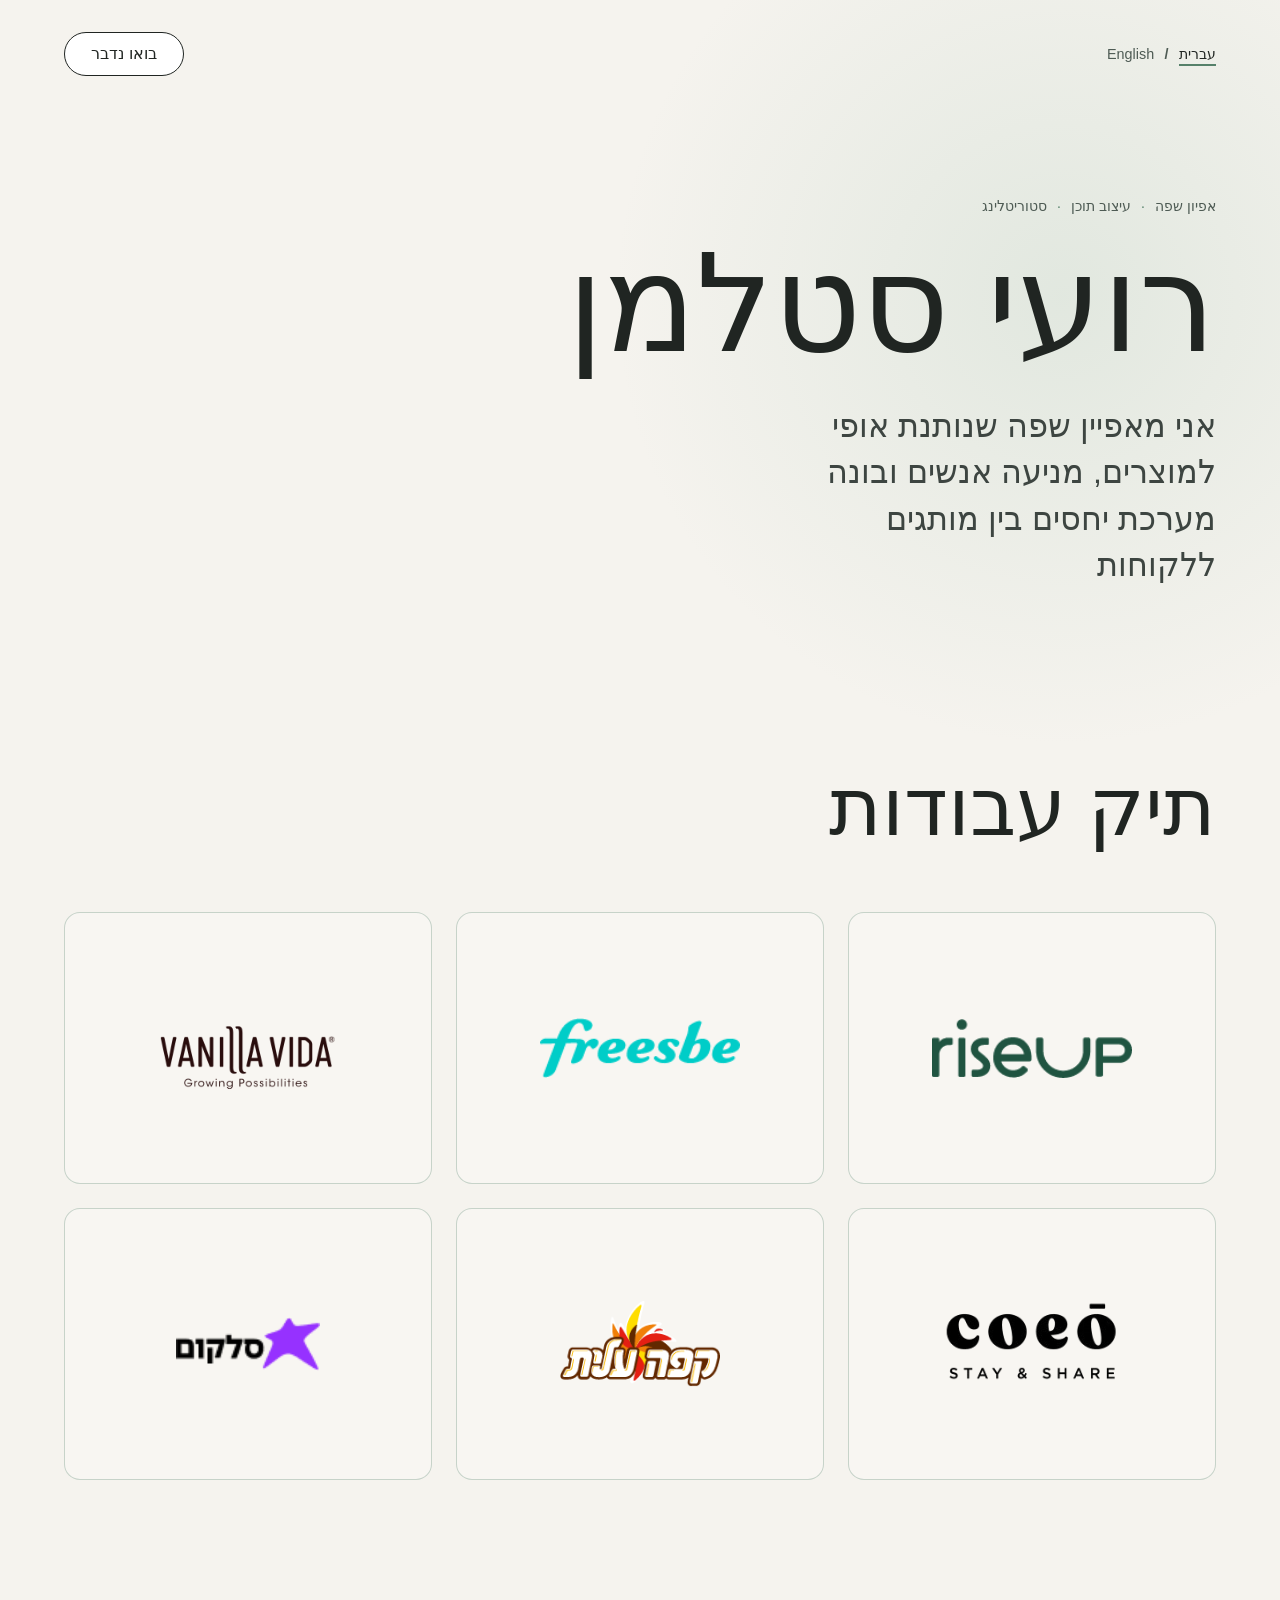
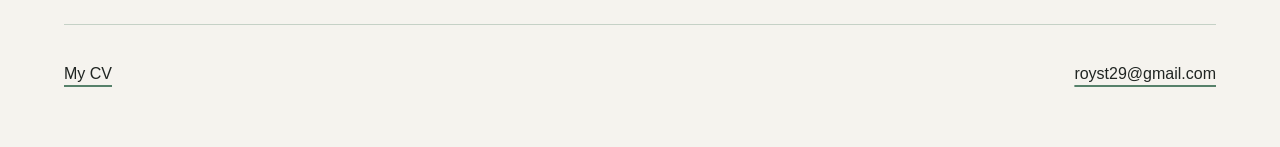
==== commit b81a4273: "Polish bilingual portfolio recommendations spacing and image viewing" ====
--- a/index-he.html
+++ b/index-he.html
@@ -31,7 +31,6 @@
           אני מאפיין שפה שנותנת אופי למוצרים, מניעה אנשים ובונה מערכת יחסים בין
           מותגים ללקוחות
         </p>
-        <a class="work-link" href="#projects">לעבודות שלי</a>
       </section>
 
       <section class="selected-work" id="projects" aria-labelledby="work-title">
@@ -119,7 +118,7 @@
               alt="Cellcom"
             />
             <span class="project-card-preview-text"
-              >Lorem ipsum dolor sit amet.</span
+              >איך מורידים את "הכל אפשרי" ליומיום, בלי לוותר על התנופה?</span
             >
           </a>
         </div>
@@ -130,7 +129,7 @@
           >royst29@gmail.com</a
         >
         <a class="contact-link" href="Roy%20Stelman%20-%20CV.pdf" download
-          >Download CV</a
+          >My CV</a
         >
       </section>
     </main>
--- a/styles.css
+++ b/styles.css
@@ -1717,3 +1717,58 @@
     padding-top: 7rem;
   }
 }
+
+.cellcom-new-line-image {
+  margin-top: clamp(4rem, 9vw, 7rem);
+}
+
+.cellcom-persona-banner {
+  margin-top: clamp(4rem, 9vw, 7rem);
+}
+
+.cellcom-purple-section {
+  width: 100vw;
+  margin-inline: calc(50% - 50vw);
+  padding: 64px max(1.5rem, calc((100vw - 72rem) / 2));
+  background: #9530ff;
+}
+
+.cellcom-purple-section .project-hero-image {
+  margin: 0 auto;
+}
+
+@media (max-width: 40rem) {
+  .cellcom-purple-section {
+    padding: 40px 1.25rem;
+  }
+}
+
+/* Shared portfolio rhythm; intro typography and carousel internals stay intact. */
+:root {
+  --project-major-gap: 96px;
+  --project-media-gap: 64px;
+  --project-copy-gap: 16px;
+}
+.intro { min-height: 80svh; padding-top: 8rem; }
+.selected-work { padding-top: 48px; }
+.portfolio-project-page > :is(.project-hero-image, .vanilla-header-media) { margin-block: 0; }
+.portfolio-project-page > :is(.project-details, .vanilla-storytelling) { margin-top: 0; }
+.portfolio-project-page > .project-details { padding-top: var(--project-major-gap); }
+.portfolio-project-page > .coeo-guest-journeys { padding-top: var(--project-major-gap); }
+.portfolio-project-page > :is(.project-hero-image, .vanilla-header-media, .vanilla-carousel, .cellcom-purple-section) + :is(.project-hero-image, .vanilla-header-media, .vanilla-carousel, .cellcom-purple-section),
+.portfolio-project-page > .project-details + :is(.project-hero-image, .vanilla-header-media, .vanilla-carousel),
+.portfolio-project-page > .vanilla-storytelling + .vanilla-storytelling-videos { margin-top: var(--project-media-gap); }
+.portfolio-project-page > .vanilla-carousel + .vanilla-storytelling { margin-top: var(--project-major-gap); }
+.portfolio-project-page .project-details section + section { margin-top: 0; padding-top: var(--project-major-gap); }
+.portfolio-project-page .project-details h2 + p { margin-top: var(--project-copy-gap); }
+.portfolio-project-page .project-details section > .project-image { margin-top: var(--project-media-gap); margin-bottom: 0; }
+.portfolio-project-page .more-work { margin-top: 0; padding-top: var(--project-major-gap); }
+.full-size-image-link { position: relative; display: block; color: inherit; }
+.full-size-image-link:focus-visible { outline: 3px solid #56816a; outline-offset: 4px; }
+.full-size-image-icon { position: absolute; right: 12px; bottom: 12px; display: grid; place-items: center; width: 32px; height: 32px; border-radius: 50%; background: rgba(255,255,255,.9); color: #202522; }
+.full-size-image-icon svg { width: 18px; height: 18px; fill: none; stroke: currentColor; stroke-width: 1.5; }
+@media (max-width: 40rem) {
+  :root { --project-major-gap: 56px; --project-media-gap: 40px; }
+  .intro { min-height: 0; padding-block: 7rem 3rem; }
+  .selected-work { padding-top: 32px; }
+}
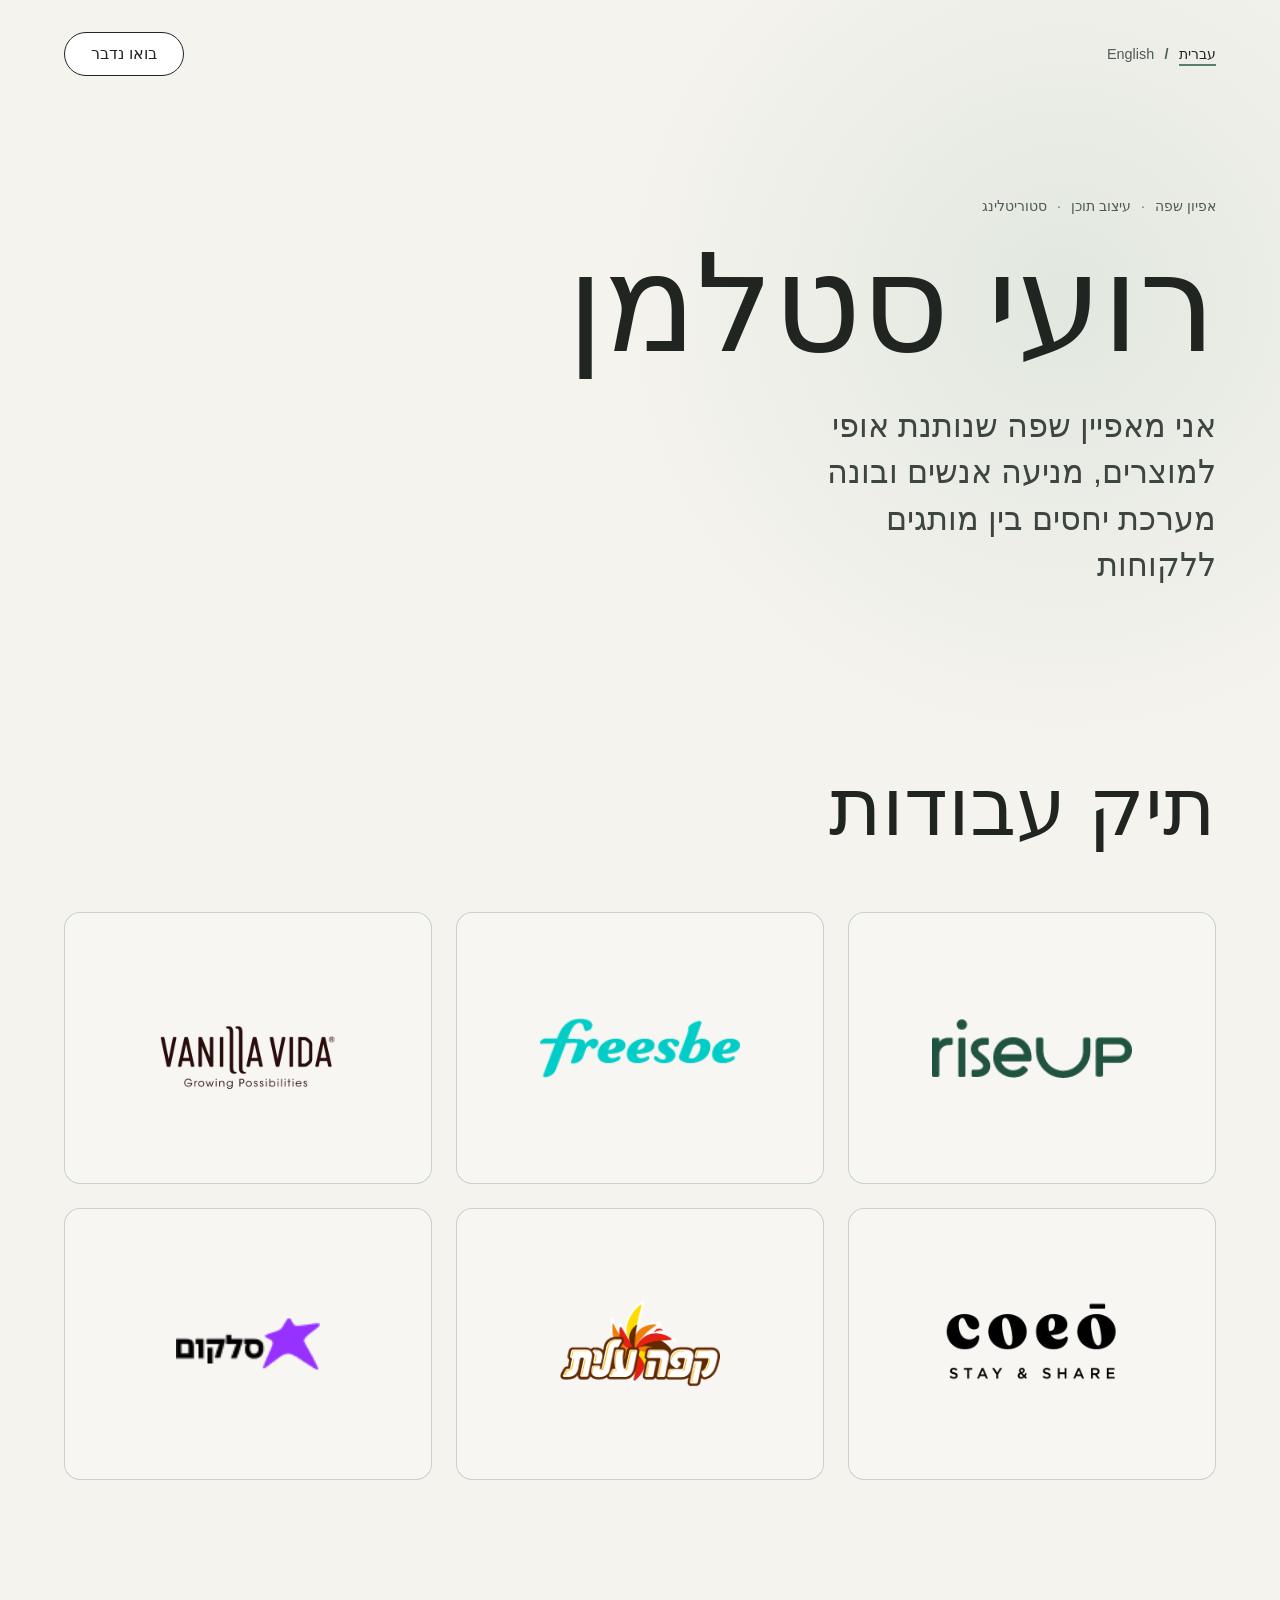
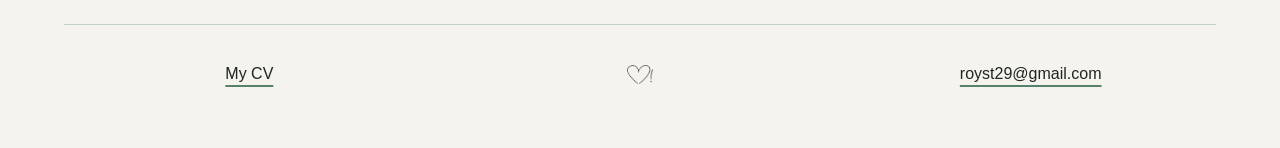
==== commit f4bf93de: "Center decorative favicon heart between footer links" ====
--- a/index-he.html
+++ b/index-he.html
@@ -9,6 +9,8 @@
     />
     <title>רועי סטלמן - אפיון שפה ועיצוב תוכן</title>
     <link rel="stylesheet" href="styles.css" />
+    <link rel="icon" type="image/png" sizes="32x32" href="./favicon-32x32.png" />
+    <link rel="icon" type="image/png" sizes="48x48" href="./favicon-48x48.png" />
   </head>
   <body>
     <a class="email-contact-button" href="mailto:royst29@gmail.com">בואו נדבר</a>
@@ -128,6 +130,7 @@
         <a class="contact-link email-link" href="mailto:royst29@gmail.com"
           >royst29@gmail.com</a
         >
+        <img class="footer-heart" src="./assets/footer-heart.png" width="264" height="192" alt="" aria-hidden="true" />
         <a class="contact-link" href="Roy%20Stelman%20-%20CV.pdf" download
           >My CV</a
         >
--- a/styles.css
+++ b/styles.css
@@ -1772,3 +1772,25 @@
   .intro { min-height: 0; padding-block: 7rem 3rem; }
   .selected-work { padding-top: 32px; }
 }
+
+/* Equal tracks keep the decorative mark midway between link centers. */
+.contact-links {
+  display: grid;
+  grid-template-columns: repeat(3, minmax(0, 1fr));
+  gap: 1.25rem;
+  justify-items: center;
+  align-items: center;
+}
+.footer-heart {
+  display: block;
+  width: 26px;
+  height: auto;
+  pointer-events: none;
+}
+@media (max-width: 40rem) {
+  .contact-links {
+    grid-template-columns: 1fr;
+    grid-auto-rows: 44px;
+    align-items: center;
+  }
+}
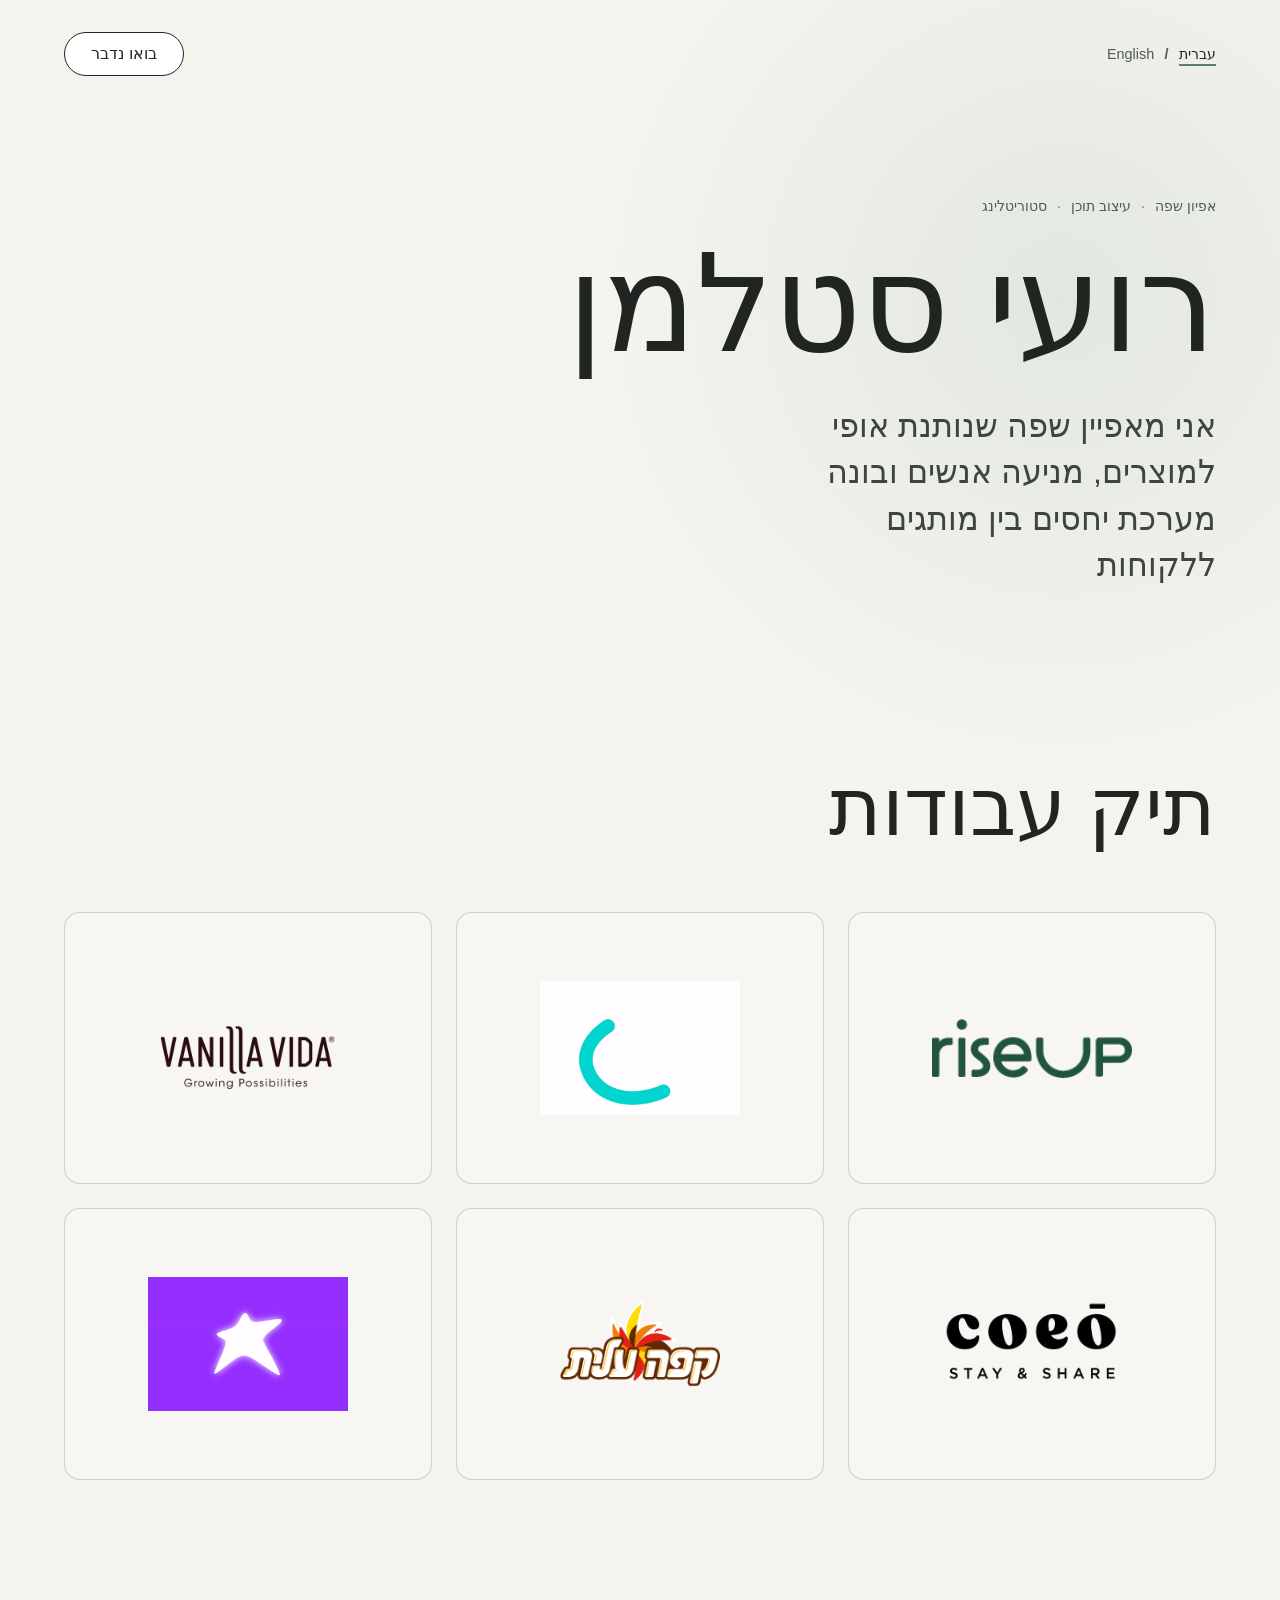
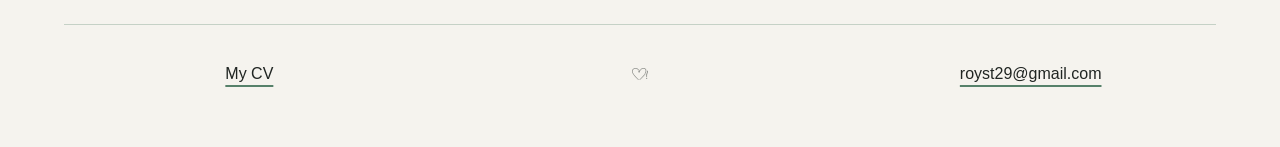
==== commit a10440c4: "Refine mobile homepage cards and animate selected logos" ====
--- a/index-he.html
+++ b/index-he.html
@@ -12,7 +12,7 @@
     <link rel="icon" type="image/png" sizes="32x32" href="./favicon-32x32.png" />
     <link rel="icon" type="image/png" sizes="48x48" href="./favicon-48x48.png" />
   </head>
-  <body>
+  <body class="portfolio-homepage">
     <a class="email-contact-button" href="mailto:royst29@gmail.com">בואו נדבר</a>
     <main>
       <nav class="language-switcher" aria-label="בחירת שפה">
@@ -58,11 +58,10 @@
             href="project-freesbe-he.html"
             aria-label="צפייה בפרויקט freesbe"
           >
-            <img
-              class="project-card-preview-logo"
-              src="freesbe_logo.png"
-              alt="freesbe"
-            />
+            <picture class="homepage-animated-logo">
+              <source media="(prefers-reduced-motion: reduce)" srcset="freesbe_logo.png" />
+              <img class="project-card-preview-logo" src="freesbe-logo-moving.gif" alt="freesbe" />
+            </picture>
             <span class="project-card-preview-text"
               >כשאסטרטגיית המותג מתעדכנת, גם השפה חייבת לעבור שינוי</span
             >
@@ -114,11 +113,10 @@
             href="project-cellcom-he.html"
             aria-label="לפרויקט סלקום"
           >
-            <img
-              class="project-card-preview-logo"
-              src="cellcom_logo.png"
-              alt="Cellcom"
-            />
+            <picture class="homepage-animated-logo">
+              <source media="(prefers-reduced-motion: reduce)" srcset="cellcom_logo.png" />
+              <img class="project-card-preview-logo" src="cellcom-logo-moving.gif" alt="Cellcom" />
+            </picture>
             <span class="project-card-preview-text"
               >איך מורידים את "הכל אפשרי" ליומיום, בלי לוותר על התנופה?</span
             >
--- a/styles.css
+++ b/styles.css
@@ -1794,3 +1794,42 @@
     align-items: center;
   }
 }
+
+.homepage-animated-logo { display: contents; }
+.portfolio-homepage .cellcom-card .project-card-preview-logo,
+.portfolio-homepage .freesbe-card .project-card-preview-logo { width: min(100%, 12.5rem); }
+.contact-links .footer-heart {
+  height: 12px;
+  width: auto;
+  max-height: 12px;
+  min-height: 0;
+  min-width: 0;
+  padding: 0;
+  margin: 0;
+  align-self: center;
+  justify-self: center;
+  object-fit: contain;
+}
+@media (prefers-reduced-motion: reduce) {
+  .portfolio-homepage .cellcom-card .project-card-preview-logo { width: min(100%, 9rem); }
+}
+@media (max-width: 40rem) {
+  .email-contact-button { position: absolute; }
+  .portfolio-homepage .project-grid { gap: 30px; }
+  .portfolio-homepage .project-grid .project-card {
+    min-height: 0;
+    height: auto;
+    padding: 28px;
+    aspect-ratio: 1.8;
+    flex-direction: row;
+    gap: 0;
+  }
+  .portfolio-homepage .project-grid .project-card-preview-text { display: none; }
+  .portfolio-homepage .project-grid .project-card-preview::before { display: none; }
+  .portfolio-homepage .project-grid .project-card-preview-logo { opacity: 1; max-height: 100%; object-fit: contain; }
+  .portfolio-homepage .project-grid .project-card-link:hover { transform: none; }
+  .portfolio-homepage .intro h1 { font-size: clamp(3.5rem, 14vw, 4rem); }
+  .portfolio-homepage .selected-work h2 { font-size: 2.5rem; }
+  .portfolio-homepage .statement { line-height: 1.65; margin-top: 24px; }
+  .contact-links { grid-auto-rows: auto; gap: 18px; }
+}
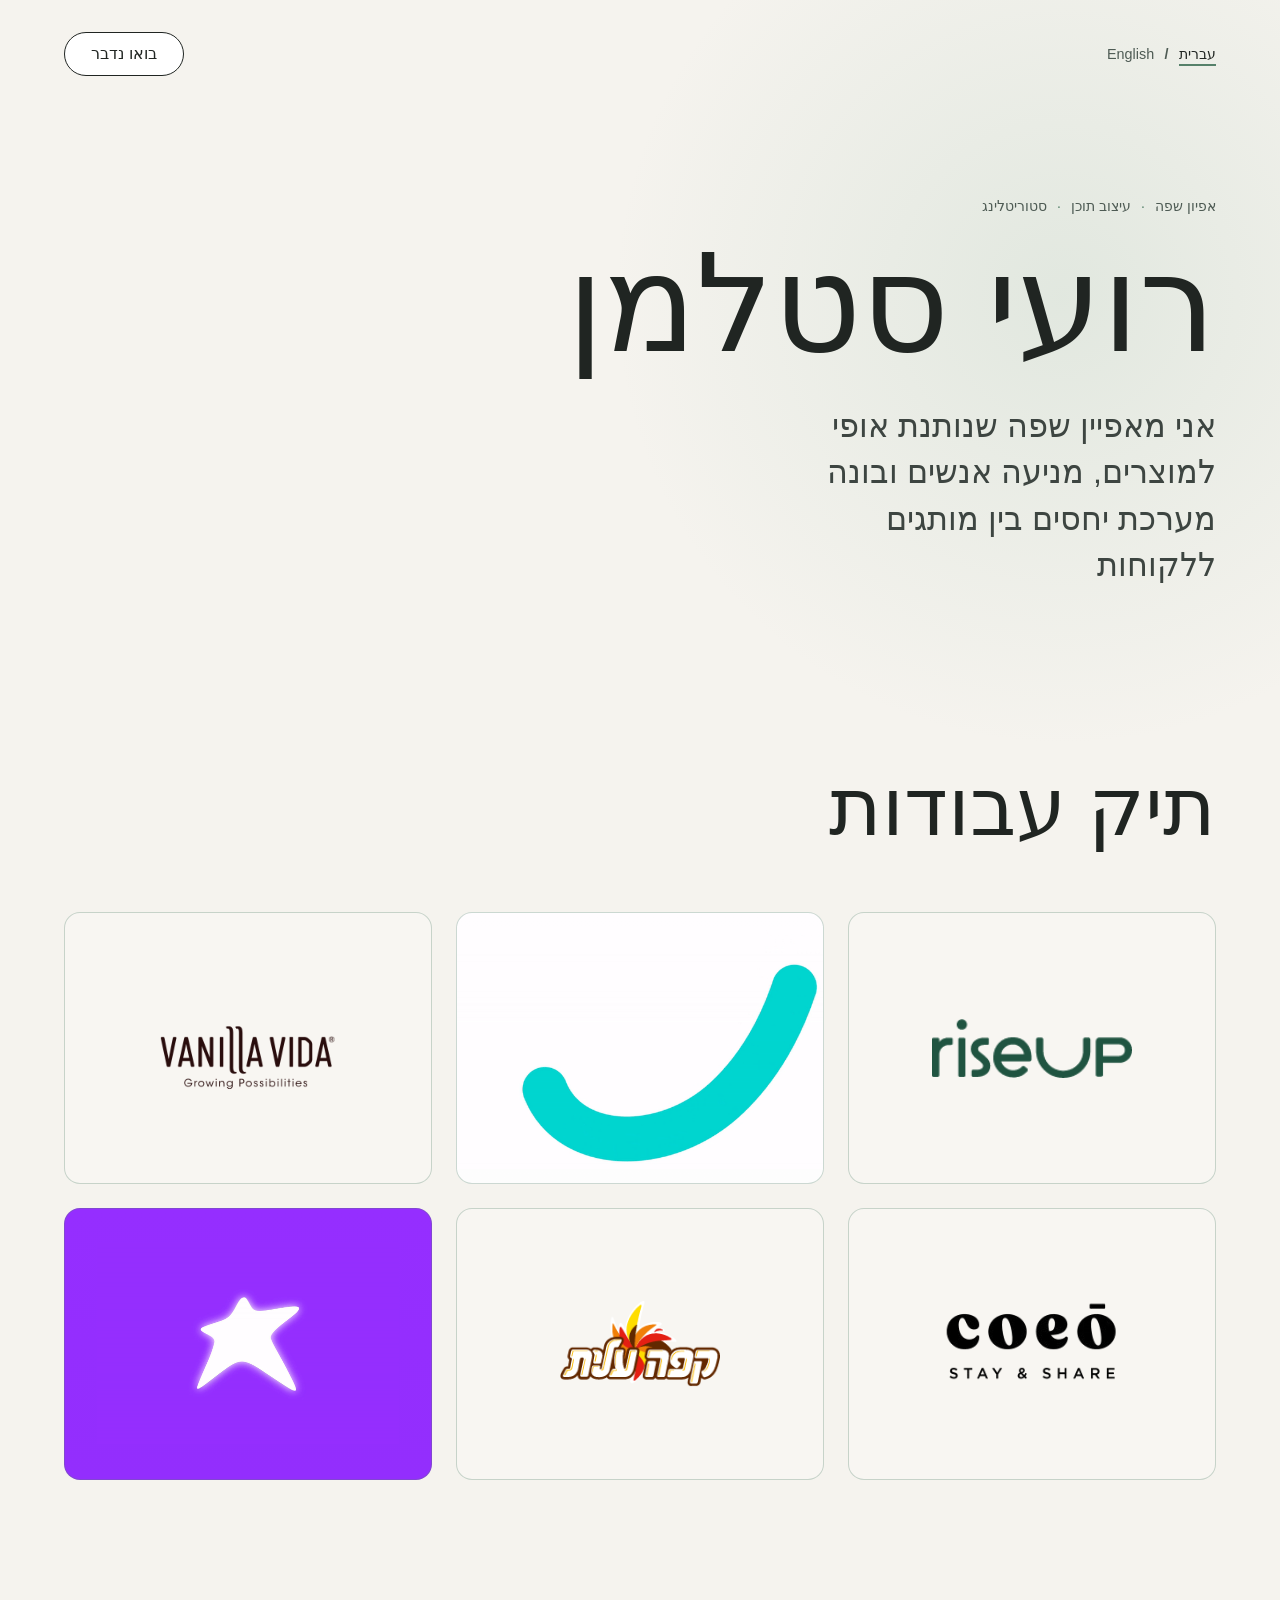
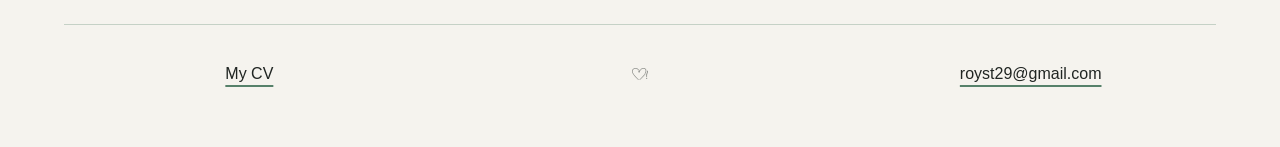
==== commit 65f2095a: "Update all CV links to Roy_Stelman_CV.pdf" ====
--- a/index-he.html
+++ b/index-he.html
@@ -129,7 +129,7 @@
           >royst29@gmail.com</a
         >
         <img class="footer-heart" src="./assets/footer-heart.png" width="264" height="192" alt="" aria-hidden="true" />
-        <a class="contact-link" href="Roy%20Stelman%20-%20CV.pdf" download
+        <a class="contact-link" href="Roy_Stelman_CV.pdf" download
           >My CV</a
         >
       </section>
--- a/styles.css
+++ b/styles.css
@@ -1833,3 +1833,166 @@
   .portfolio-homepage .statement { line-height: 1.65; margin-top: 24px; }
   .contact-links { grid-auto-rows: auto; gap: 18px; }
 }
+
+/* Give animated canvases an explicit centered layout inside their cards. */
+.portfolio-homepage .homepage-animated-logo {
+  display: grid;
+  width: 100%;
+  place-items: center;
+}
+.portfolio-homepage .homepage-animated-logo .project-card-preview-logo {
+  margin: 0 auto;
+  justify-self: center;
+  align-self: center;
+  width: min(100%, 16rem);
+  height: auto;
+}
+.portfolio-homepage .cellcom-card,
+.portfolio-homepage .cellcom-card:hover {
+  background: linear-gradient(#952eff, #932efd);
+}
+.portfolio-homepage .cellcom-card .project-card-preview-logo {
+  width: min(100%, 20rem);
+}
+@media (prefers-reduced-motion: reduce) {
+  .portfolio-homepage .cellcom-card { background: rgba(255, 255, 255, 0.28); }
+  .portfolio-homepage .cellcom-card:hover { background: rgba(255, 255, 255, 0.55); }
+  .portfolio-homepage .cellcom-card .project-card-preview-logo { width: min(100%, 9rem); }
+  .portfolio-homepage .freesbe-card .project-card-preview-logo { width: min(100%, 12.5rem); }
+}
+@media (max-width: 40rem) {
+  .portfolio-homepage .homepage-animated-logo .project-card-preview-logo {
+    max-height: calc((100vw - 2.5rem) / 1.8 - 56px);
+    max-width: 100%;
+    width: auto;
+    object-fit: contain;
+  }
+}
+
+/* Mobile homepage controls and intro gaps, without stacked old spacing. */
+@media (max-width: 40rem) {
+  .portfolio-homepage .email-contact-button {
+    top: calc(24px + env(safe-area-inset-top, 0px));
+    right: calc(22px + env(safe-area-inset-right, 0px));
+    left: auto;
+  }
+  .portfolio-homepage .language-switcher {
+    inset-block-start: calc(24px + env(safe-area-inset-top, 0px));
+    left: calc(22px + env(safe-area-inset-left, 0px));
+    right: auto;
+    min-height: 44px;
+  }
+  .portfolio-homepage .language-switcher a {
+    display: inline-flex;
+    align-items: center;
+    min-height: 44px;
+  }
+  html[lang="he"] .portfolio-homepage .email-contact-button {
+    left: calc(22px + env(safe-area-inset-left, 0px));
+    right: auto;
+  }
+  html[lang="he"] .portfolio-homepage .language-switcher:not(.project-language-switcher) {
+    right: calc(22px + env(safe-area-inset-right, 0px));
+    left: auto;
+  }
+  .portfolio-homepage .intro {
+    padding-top: calc(116px + env(safe-area-inset-top, 0px));
+    min-height: 0;
+  }
+  .portfolio-homepage .eyebrow { margin-bottom: 32px; }
+  .portfolio-homepage .statement { margin-top: 32px; }
+}
+@media (max-width: 40rem) {
+  html[lang="he"] .portfolio-homepage .intro {
+    padding-top: calc(116px + env(safe-area-inset-top, 0px));
+  }
+}
+
+/* Freesbe's complete canvas fits the existing card without logo-size limits. */
+.portfolio-homepage .freesbe-card,
+.portfolio-homepage .freesbe-card:hover {
+  background: linear-gradient(#fffdff, #fdfdfd);
+}
+.portfolio-homepage .freesbe-card .homepage-animated-logo {
+  position: absolute;
+  inset: 0;
+  width: auto;
+  height: auto;
+  overflow: hidden;
+  border-radius: inherit;
+}
+.portfolio-homepage .freesbe-card .homepage-animated-logo .project-card-preview-logo {
+  width: 100%;
+  height: 100%;
+  max-width: none;
+  max-height: none;
+  object-fit: contain;
+}
+@media (prefers-reduced-motion: reduce) {
+  .portfolio-homepage .freesbe-card .homepage-animated-logo {
+    position: static;
+    width: 100%;
+    height: auto;
+    overflow: visible;
+  }
+  .portfolio-homepage .freesbe-card .homepage-animated-logo .project-card-preview-logo {
+    width: min(100%, 12.5rem);
+    height: auto;
+  }
+}
+@media (max-width: 40rem) {
+  .portfolio-homepage .intro h1 { font-size: clamp(3.85rem, 15.4vw, 4.4rem); }
+  .portfolio-homepage .selected-work h2 { font-size: 24px; font-weight: 500; }
+}
+@media (max-width: 40rem) and (prefers-reduced-motion: reduce) {
+  .portfolio-homepage .freesbe-card .homepage-animated-logo .project-card-preview-logo {
+    width: auto;
+    max-width: 100%;
+    max-height: calc((100vw - 2.5rem) / 1.8 - 56px);
+  }
+}
+@media (prefers-reduced-motion: no-preference) {
+  .portfolio-homepage .freesbe-card .homepage-animated-logo { display: block; }
+  .portfolio-homepage .freesbe-card .homepage-animated-logo .project-card-preview-logo {
+    position: absolute;
+    inset: 0;
+    margin: 0;
+  }
+}
+
+/* Separate project recommendations from the shared footer in normal flow. */
+.portfolio-project-page { padding-bottom: var(--project-major-gap); }
+
+.next-project {
+  margin-top: var(--project-major-gap);
+  padding-top: var(--project-media-gap);
+  border-top: 1px solid rgba(86, 129, 106, 0.3);
+  text-align: start;
+}
+.next-project-label {
+  margin: 0 0 20px;
+  color: #4e5b54;
+  font-size: 1rem;
+  font-weight: 500;
+}
+.next-project h2 { margin: 0; }
+.next-project-link {
+  display: inline-flex;
+  max-width: 100%;
+  align-items: center;
+  gap: 1.5rem;
+  color: #202522;
+  font-size: clamp(2.5rem, 6vw, 5rem);
+  font-weight: 650;
+  line-height: 1.15;
+  text-decoration: none;
+  transition: color 160ms ease;
+}
+.next-project-link bdi { min-width: 0; overflow-wrap: anywhere; }
+.next-project-link:hover { color: #56816a; }
+.next-project-link:focus-visible { outline: 3px solid #56816a; outline-offset: 8px; border-radius: 2px; }
+.next-project-arrow { width: .65em; height: .65em; flex: 0 0 .65em; fill: none; stroke: currentColor; stroke-width: 1.5; }
+html[lang="he"] .next-project-arrow { transform: rotate(180deg); }
+@media (max-width: 40rem) {
+  .next-project-link { gap: 1rem; }
+}
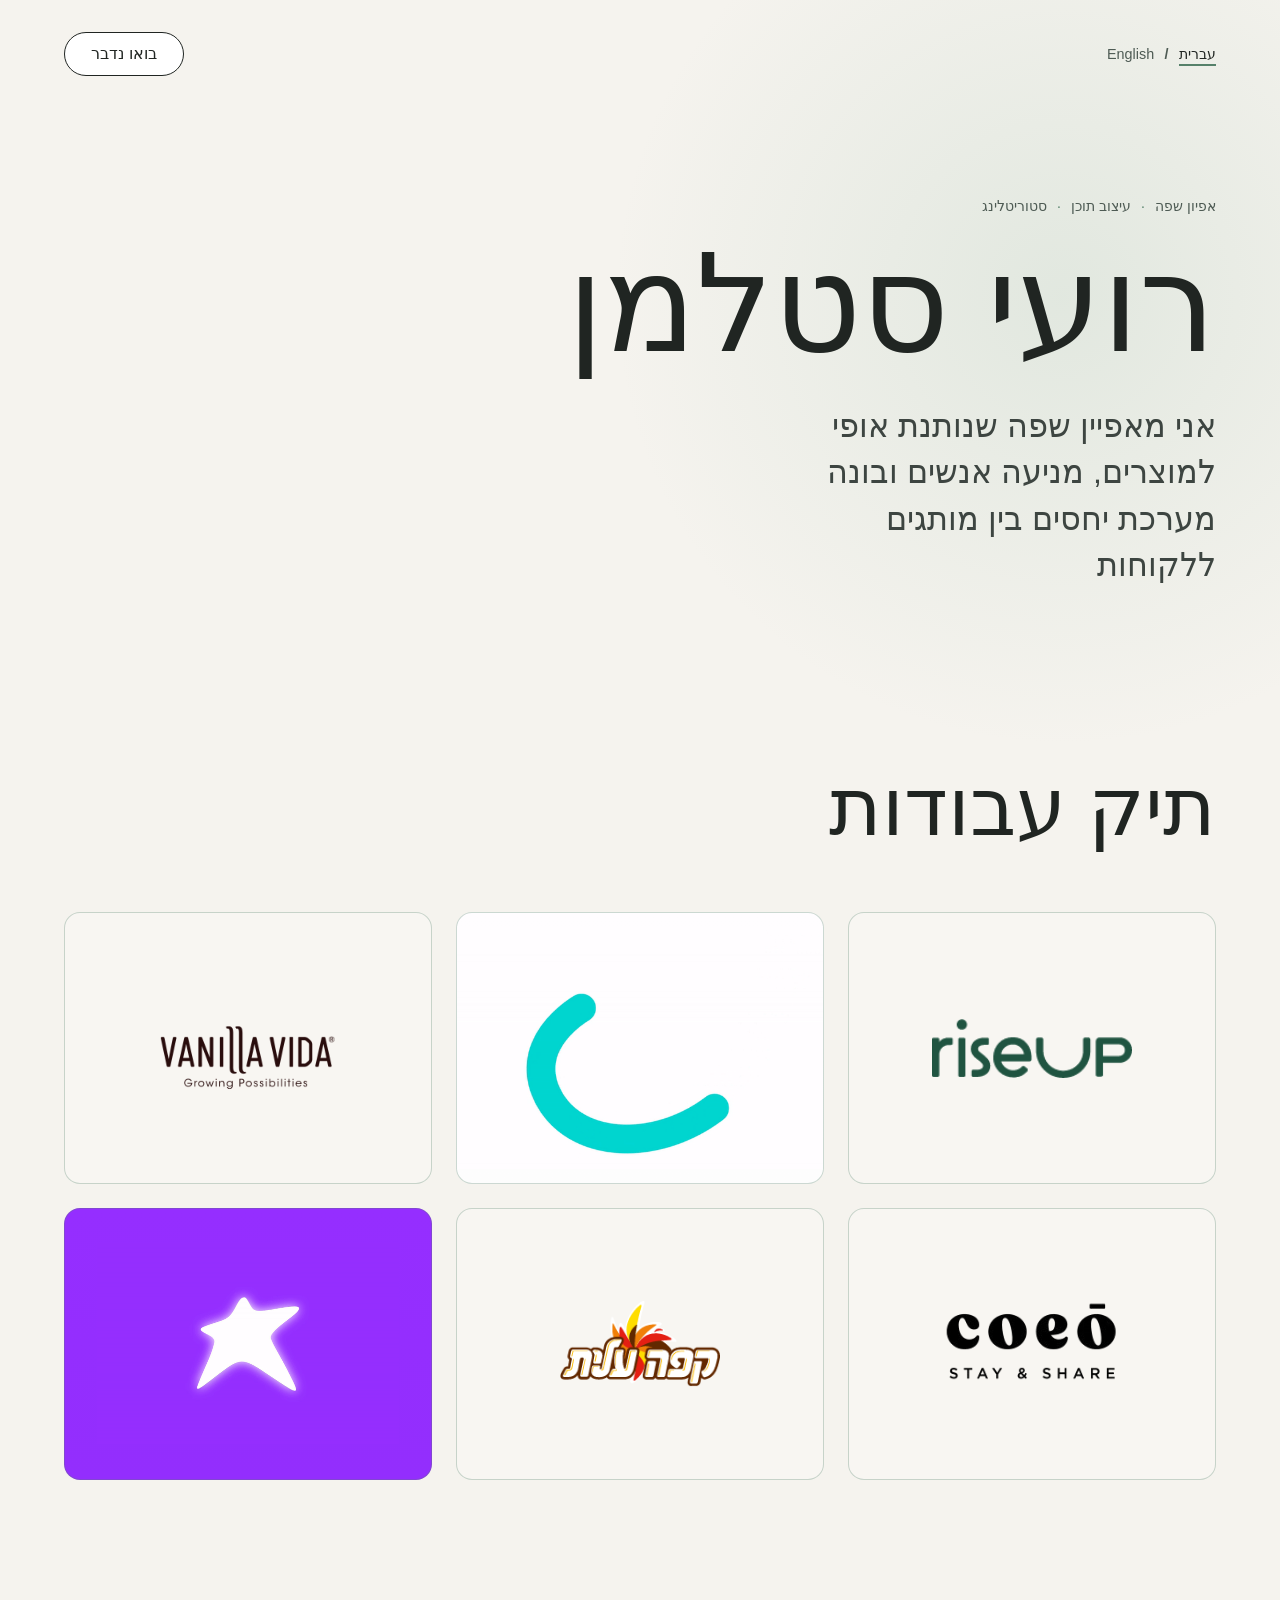
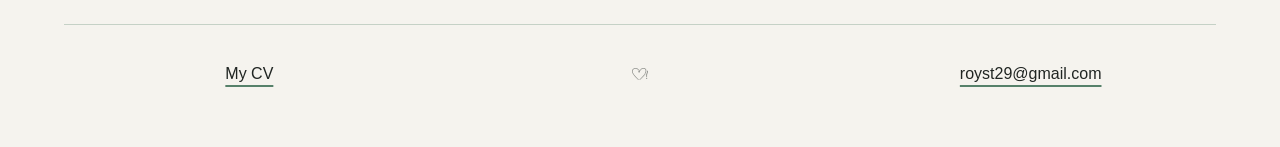
==== commit e1162f38: "Open portfolio CV links in a new tab" ====
--- a/index-he.html
+++ b/index-he.html
@@ -129,7 +129,7 @@
           >royst29@gmail.com</a
         >
         <img class="footer-heart" src="./assets/footer-heart.png" width="264" height="192" alt="" aria-hidden="true" />
-        <a class="contact-link" href="Roy_Stelman_CV.pdf" download
+        <a class="contact-link" href="Roy_Stelman_CV.pdf" target="_blank" rel="noopener"
           >My CV</a
         >
       </section>
